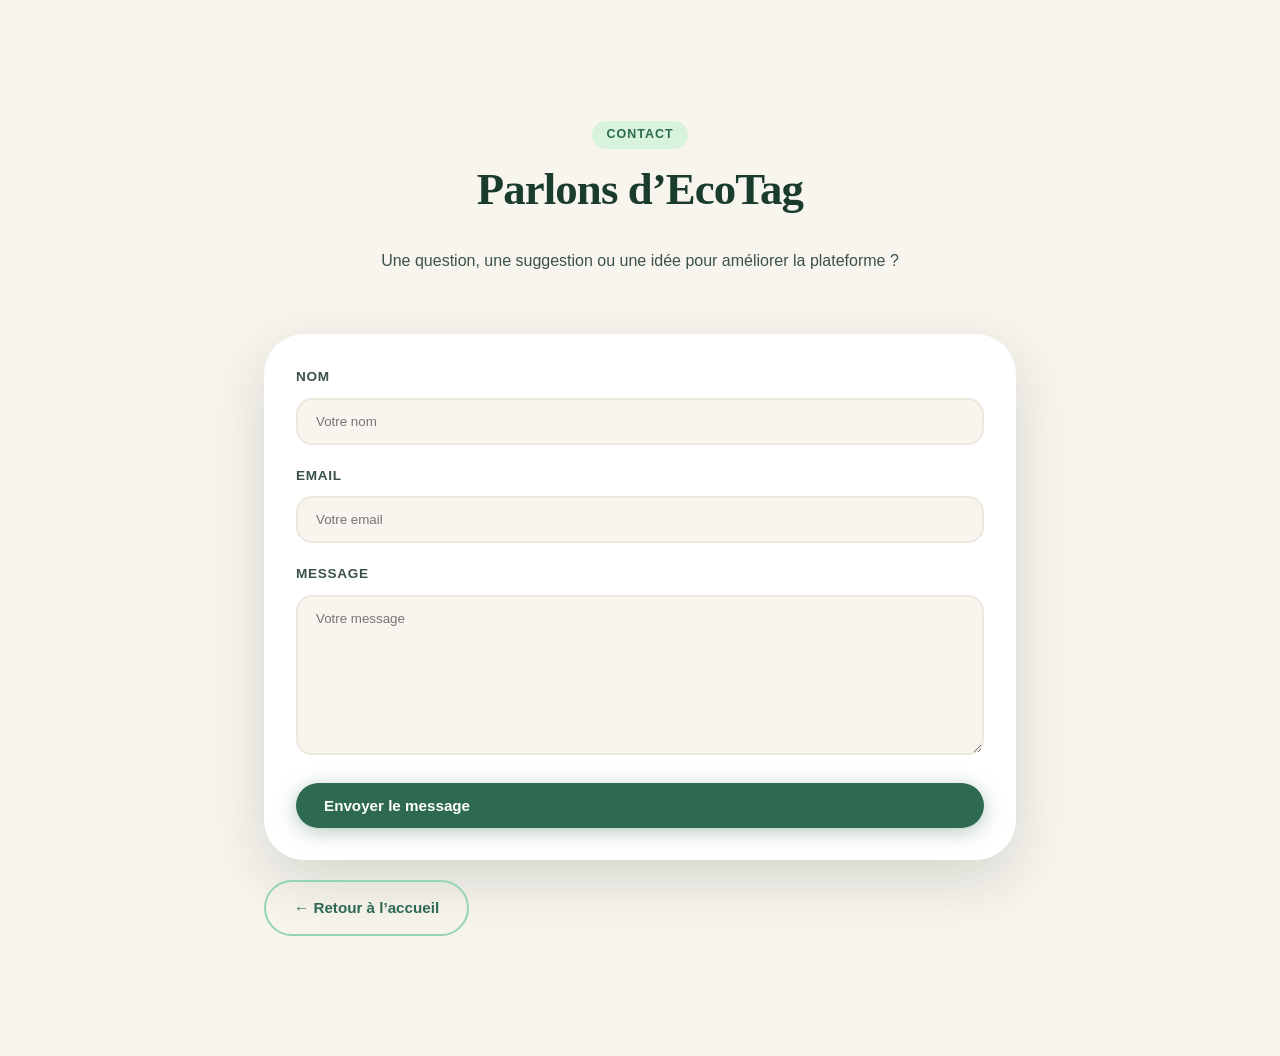
==== contact.html @ ee46780e "add" ====
<!DOCTYPE html>
<html lang="fr">
<head>
  <meta charset="UTF-8" />
  <meta name="viewport" content="width=device-width, initial-scale=1.0" />
  <title>Contact — EcoTag</title>
  <link rel="stylesheet" href="style.css" />
</head>
<body>

<section class="contact-page">
  <div class="container contact-container">

    <div class="section-header">
      <span class="section-tag">Contact</span>
      <h1 class="section-title">Parlons d’EcoTag</h1>
      <p class="section-subtitle">
        Une question, une suggestion ou une idée pour améliorer la plateforme ?
      </p>
    </div>

    <form class="contact-form">
      <div class="input-group">
        <label>Nom</label>
        <input type="text" placeholder="Votre nom">
      </div>

      <div class="input-group">
        <label>Email</label>
        <input type="email" placeholder="Votre email">
      </div>

      <div class="input-group">
        <label>Message</label>
        <textarea placeholder="Votre message"></textarea>
      </div>

      <button type="submit" class="btn-primary">
        Envoyer le message
      </button>
    </form>

    <a href="index.html" class="btn-secondary back-btn">
      ← Retour à l’accueil
    </a>

  </div>
</section>

</body>
</html>
---- style.css ----
/* ===========================
   ECOTAG — style.css
   =========================== */

:root {
  --green-deep:   #1a3c2b;
  --green-mid:    #2d6a4f;
  --green-light:  #52b788;
  --green-pale:   #95d5b2;
  --green-mint:   #d8f3dc;
  --amber:        #e9c46a;
  --red-eco:      #e07a5f;
  --cream:        #f8f4ee;
  --cream-dark:   #ede8df;
  --text-dark:    #1a2e22;
  --text-mid:     #3b5249;
  --text-light:   #6b8c79;
  --white:        #ffffff;
  --shadow-sm:    0 2px 8px rgba(26,60,43,0.08);
  --shadow-md:    0 8px 30px rgba(26,60,43,0.12);
  --shadow-lg:    0 20px 60px rgba(26,60,43,0.16);
  --radius-sm:    8px;
  --radius-md:    16px;
  --radius-lg:    24px;
  --radius-xl:    40px;
  --font-display: 'Playfair Display', Georgia, serif;
  --font-body:    'DM Sans', sans-serif;
  --transition:   0.3s cubic-bezier(0.4, 0, 0.2, 1);
}

*, *::before, *::after { box-sizing: border-box; margin: 0; padding: 0; }
html { scroll-behavior: smooth; }
body {
  font-family: var(--font-body);
  background-color: var(--cream);
  color: var(--text-dark);
  line-height: 1.6;
  overflow-x: hidden;
}
img { max-width: 100%; }
a { text-decoration: none; color: inherit; }
ul { list-style: none; }
button { cursor: pointer; border: none; background: none; font-family: var(--font-body); }

/* ---- Background ---- */
.bg-shapes {
  position: fixed; inset: 0;
  pointer-events: none; z-index: 0; overflow: hidden;
}
.shape {
  position: absolute; border-radius: 50%;
  filter: blur(80px); opacity: 0.18;
}
.shape-1 {
  width: 600px; height: 600px;
  background: radial-gradient(circle, var(--green-light), transparent);
  top: -200px; right: -100px;
  animation: floatShape 12s ease-in-out infinite alternate;
}
.shape-2 {
  width: 400px; height: 400px;
  background: radial-gradient(circle, var(--amber), transparent);
  bottom: 10%; left: -100px;
  animation: floatShape 16s ease-in-out infinite alternate-reverse;
}
.shape-3 {
  width: 300px; height: 300px;
  background: radial-gradient(circle, var(--green-pale), transparent);
  top: 40%; right: 5%;
  animation: floatShape 20s ease-in-out infinite alternate;
}
.grain {
  position: fixed; inset: 0;
  background-image: url("data:image/svg+xml,%3Csvg viewBox='0 0 256 256' xmlns='http://www.w3.org/2000/svg'%3E%3Cfilter id='noise'%3E%3CfeTurbulence type='fractalNoise' baseFrequency='0.9' numOctaves='4' stitchTiles='stitch'/%3E%3C/filter%3E%3Crect width='100%25' height='100%25' filter='url(%23noise)' opacity='1'/%3E%3C/svg%3E");
  opacity: 0.025; pointer-events: none;
}
@keyframes floatShape {
  from { transform: translate(0,0) scale(1); }
  to   { transform: translate(30px,40px) scale(1.08); }
}

.container { max-width: 1100px; margin: 0 auto; padding: 0 24px; position: relative; z-index: 1; }

/* ---- HEADER ---- */
.header { position: sticky; top: 0; z-index: 100; }
.nav {
  max-width: 1100px; margin: 0 auto; padding: 18px 24px;
  display: flex; align-items: center; gap: 40px;
  background: rgba(248,244,238,0.85);
  backdrop-filter: blur(16px);
  border-bottom: 1px solid rgba(82,183,136,0.15);
}
.logo {
  display: flex; align-items: center; gap: 8px;
  font-family: var(--font-display); font-size: 1.5rem;
  font-weight: 400; color: var(--green-deep); letter-spacing: -0.02em;
}
.logo-icon { font-size: 1.4rem; }
.logo-text strong { color: var(--green-light); }
.nav-links { display: flex; gap: 32px; margin-left: auto; }
.nav-links a {
  font-size: 0.9rem; font-weight: 500; color: var(--text-mid);
  transition: color var(--transition); position: relative;
}
.nav-links a::after {
  content: ''; position: absolute; bottom: -2px; left: 0;
  width: 0; height: 2px; background: var(--green-light);
  border-radius: 2px; transition: width var(--transition);
}
.nav-links a:hover { color: var(--green-mid); }
.nav-links a:hover::after { width: 100%; }
.nav-cta {
  padding: 10px 22px; background: var(--green-mid); color: var(--white);
  border-radius: 50px; font-size: 0.88rem; font-weight: 600;
  transition: all var(--transition); white-space: nowrap;
  box-shadow: 0 4px 14px rgba(45,106,79,0.3);
}
.nav-cta:hover { background: var(--green-deep); transform: translateY(-1px); }
.hamburger { display: none; flex-direction: column; gap: 5px; padding: 8px; margin-left: auto; }
.hamburger span { display: block; width: 24px; height: 2px; background: var(--green-deep); border-radius: 2px; }

/* ---- HERO ---- */
.hero {
  min-height: 90vh; display: grid; grid-template-columns: 1fr 1fr;
  align-items: center; gap: 60px;
  max-width: 1100px; margin: 0 auto; padding: 80px 24px 60px;
  position: relative; z-index: 1;
}
.hero-badge {
  display: inline-flex; align-items: center; gap: 6px;
  padding: 6px 16px; background: var(--green-mint); color: var(--green-mid);
  border-radius: 50px; font-size: 0.82rem; font-weight: 600;
  letter-spacing: 0.04em; text-transform: uppercase; margin-bottom: 24px;
  border: 1px solid rgba(82,183,136,0.3);
}
.hero-title {
  font-family: var(--font-display);
  font-size: clamp(2.4rem, 5vw, 4rem); font-weight: 700;
  line-height: 1.15; color: var(--green-deep);
  letter-spacing: -0.03em; margin-bottom: 20px;
}
.hero-title em { font-style: italic; color: var(--green-light); }
.hero-subtitle { font-size: 1.05rem; color: var(--text-mid); max-width: 460px; margin-bottom: 36px; line-height: 1.7; }
.hero-actions { display: flex; gap: 16px; flex-wrap: wrap; margin-bottom: 48px; }

.btn-primary {
  display: inline-flex; align-items: center; gap: 8px;
  padding: 14px 28px; background: var(--green-mid); color: var(--white);
  border-radius: 50px; font-size: 0.95rem; font-weight: 600;
  transition: all var(--transition); box-shadow: 0 4px 20px rgba(45,106,79,0.35);
}
.btn-primary:hover { background: var(--green-deep); transform: translateY(-2px); box-shadow: 0 8px 28px rgba(45,106,79,0.45); }
.btn-secondary {
  display: inline-flex; align-items: center; gap: 8px;
  padding: 14px 28px; background: transparent; color: var(--green-mid);
  border: 2px solid var(--green-pale); border-radius: 50px;
  font-size: 0.95rem; font-weight: 600; transition: all var(--transition);
}
.btn-secondary:hover { background: var(--green-mint); border-color: var(--green-light); transform: translateY(-2px); }

.hero-stats { display: flex; align-items: center; gap: 24px; }
.stat { text-align: center; }
.stat-value { display: block; font-family: var(--font-display); font-size: 1.6rem; font-weight: 700; color: var(--green-deep); }
.stat-label { font-size: 0.78rem; color: var(--text-light); text-transform: uppercase; letter-spacing: 0.06em; }
.stat-divider { width: 1px; height: 40px; background: var(--green-pale); }

.hero-visual { position: relative; display: flex; justify-content: center; align-items: center; }
.phone-mockup {
  width: 220px; height: 420px; background: var(--green-deep); border-radius: 36px;
  padding: 16px; box-shadow: var(--shadow-lg), 0 0 0 8px rgba(26,60,43,0.08);
  position: relative; z-index: 2;
}
.phone-screen {
  width: 100%; height: 100%;
  background: linear-gradient(160deg, #0d2318 0%, #1a3c2b 100%);
  border-radius: 24px; overflow: hidden;
  display: flex; align-items: center; justify-content: center;
}
.scan-frame { width: 140px; height: 140px; position: relative; margin: 0 auto 12px; }
.scan-corner { position: absolute; width: 24px; height: 24px; border-color: var(--green-light); border-style: solid; }
.scan-corner.tl { top:0;left:0;border-width:3px 0 0 3px;border-radius:4px 0 0 0; }
.scan-corner.tr { top:0;right:0;border-width:3px 3px 0 0;border-radius:0 4px 0 0; }
.scan-corner.bl { bottom:0;left:0;border-width:0 0 3px 3px;border-radius:0 0 0 4px; }
.scan-corner.br { bottom:0;right:0;border-width:0 3px 3px 0;border-radius:0 0 4px 0; }
.scan-line {
  position: absolute; left: 8px; right: 8px; height: 2px; top: 0;
  background: linear-gradient(90deg, transparent, var(--green-light), transparent);
  border-radius: 2px; animation: scanMove 2s ease-in-out infinite;
}
@keyframes scanMove {
  0%   { top: 8px; opacity: 0; }
  10%  { opacity: 1; }
  90%  { opacity: 1; }
  100% { top: calc(100% - 8px); opacity: 0; }
}
.scan-label { font-size: 0.68rem; color: var(--green-pale); letter-spacing: 0.04em; }

.floating-card {
  position: absolute; background: var(--white); border-radius: var(--radius-md);
  padding: 12px 16px; display: flex; align-items: center; gap: 10px;
  box-shadow: var(--shadow-md); border: 1px solid rgba(82,183,136,0.2); z-index: 3;
}
.card-co2 { left: -30px; top: 25%; animation: floatCard 4s ease-in-out infinite alternate; }
.card-score { right: -30px; bottom: 25%; animation: floatCard 4s ease-in-out infinite alternate-reverse; }
.card-icon { font-size: 1.4rem; }
.card-value { font-weight: 700; font-size: 0.9rem; color: var(--green-deep); }
.card-desc { font-size: 0.72rem; color: var(--text-light); }
@keyframes floatCard { from { transform: translateY(0px); } to { transform: translateY(-10px); } }

/* ---- SECTION COMMONS ---- */
.section-header { text-align: center; margin-bottom: 60px; }
.section-tag {
  display: inline-block; padding: 4px 14px; background: var(--green-mint); color: var(--green-mid);
  border-radius: 50px; font-size: 0.78rem; font-weight: 700;
  text-transform: uppercase; letter-spacing: 0.08em; margin-bottom: 14px;
}
.section-title {
  font-family: var(--font-display); font-size: clamp(1.8rem, 4vw, 2.8rem);
  font-weight: 700; color: var(--green-deep); letter-spacing: -0.02em;
  line-height: 1.2; margin-bottom: 14px;
}
.section-title em { font-style: italic; color: var(--green-light); }
.section-subtitle { font-size: 1rem; color: var(--text-mid); max-width: 520px; margin: 0 auto; line-height: 1.7; }

/* ---- SCANNER SECTION ---- */
.scanner-section { padding: 100px 0; position: relative; z-index: 1; }
.scanner-card {
  background: var(--white); border-radius: var(--radius-xl);
  box-shadow: var(--shadow-lg); overflow: hidden;
  border: 1px solid rgba(82,183,136,0.12); max-width: 700px; margin: 0 auto 40px;
}
.tabs { display: flex; background: var(--cream-dark); padding: 8px; gap: 8px; }
.tab {
  flex: 1; padding: 12px 16px; border-radius: var(--radius-md);
  font-size: 0.88rem; font-weight: 600; color: var(--text-mid); transition: all var(--transition);
}
.tab.active { background: var(--white); color: var(--green-mid); box-shadow: var(--shadow-sm); }
.tab:not(.active):hover { background: rgba(255,255,255,0.5); color: var(--green-deep); }
.tab-content { padding: 32px; display: none; }
.tab-content.active { display: block; }

.input-group label {
  display: block; font-size: 0.85rem; font-weight: 600; color: var(--text-mid);
  margin-bottom: 10px; text-transform: uppercase; letter-spacing: 0.05em;
}
.input-row { display: flex; gap: 12px; }
.input-row input {
  flex: 1; padding: 14px 20px; border: 2px solid var(--cream-dark);
  border-radius: var(--radius-md); font-size: 1rem; font-family: var(--font-body);
  color: var(--text-dark); background: var(--cream);
  transition: all var(--transition); outline: none; letter-spacing: 0.05em;
}
.input-row input:focus { border-color: var(--green-light); box-shadow: 0 0 0 4px rgba(82,183,136,0.15); background: var(--white); }
.input-row input::placeholder { color: var(--text-light); letter-spacing: 0; }
.btn-scan {
  padding: 14px 28px; background: var(--green-mid); color: var(--white);
  border-radius: var(--radius-md); font-size: 0.95rem; font-weight: 700;
  transition: all var(--transition); white-space: nowrap;
  box-shadow: 0 4px 14px rgba(45,106,79,0.3);
}
.btn-scan:hover { background: var(--green-deep); transform: translateY(-1px); }
.input-hint { display: block; margin-top: 8px; font-size: 0.78rem; color: var(--text-light); }
.examples { display: flex; align-items: center; gap: 8px; flex-wrap: wrap; margin-top: 20px; }
.examples-label { font-size: 0.8rem; color: var(--text-light); font-weight: 500; }
.example-chip {
  padding: 5px 12px; background: var(--green-mint); color: var(--green-mid);
  border-radius: 50px; font-size: 0.78rem; font-weight: 600; font-family: monospace;
  transition: all var(--transition); border: 1px solid rgba(82,183,136,0.3);
}
.example-chip:hover { background: var(--green-pale); transform: translateY(-1px); }

/* Camera */
.camera-area { text-align: center; }
.camera-preview {
  position: relative; width: 100%; max-width: 420px; aspect-ratio: 4/3;
  margin: 0 auto 20px; border-radius: var(--radius-lg); overflow: hidden; background: var(--green-deep);
}
#video-feed { width: 100%; height: 100%; object-fit: cover; display: block; }
.camera-overlay {
  position: absolute; inset: 0; display: flex; flex-direction: column;
  align-items: center; justify-content: center; pointer-events: none;
}
.camera-frame { width: 200px; height: 150px; position: relative; }
.cam-corner { position: absolute; width: 28px; height: 28px; border-color: var(--green-light); border-style: solid; }
.cam-corner.tl { top:0;left:0;border-width:3px 0 0 3px;border-radius:4px 0 0 0; }
.cam-corner.tr { top:0;right:0;border-width:3px 3px 0 0;border-radius:0 4px 0 0; }
.cam-corner.bl { bottom:0;left:0;border-width:0 0 3px 3px;border-radius:0 0 0 4px; }
.cam-corner.br { bottom:0;right:0;border-width:0 3px 3px 0;border-radius:0 0 4px 0; }
.cam-scanline {
  position: absolute; left: 0; right: 0; height: 2px;
  background: linear-gradient(90deg, transparent, var(--green-light), transparent);
  animation: scanMove 2s ease-in-out infinite; display: none;
}
.camera-tip { color: rgba(255,255,255,0.8); font-size: 0.8rem; margin-top: 12px; display: none; }
.camera-placeholder {
  position: absolute; inset: 0; display: flex; flex-direction: column;
  align-items: center; justify-content: center; color: var(--green-pale); gap: 8px;
}
.camera-placeholder.hidden { display: none; }
.cam-icon { font-size: 2.5rem; }
.camera-placeholder p { font-size: 0.9rem; font-weight: 500; }
.camera-placeholder small { font-size: 0.75rem; opacity: 0.7; }
.camera-controls { display: flex; gap: 12px; justify-content: center; flex-wrap: wrap; margin-bottom: 12px; }
.camera-status { font-size: 0.85rem; color: var(--text-light); min-height: 20px; }
.hidden { display: none !important; }

/* ---- PHONE TAB (QR) ---- */
.phone-tab-intro {
  margin-bottom: 24px;
}
.phone-tab-intro p {
  font-size: 0.92rem; color: var(--text-mid); line-height: 1.7;
}
.qr-block {
  display: flex; align-items: center; gap: 32px;
  margin-bottom: 24px; flex-wrap: wrap;
}
.qr-wrapper {
  display: inline-block; padding: 14px; background: var(--white);
  border-radius: var(--radius-md); border: 2px solid var(--green-pale);
  flex-shrink: 0;
}
#qrcode img, #qrcode canvas { display: block; }
.qr-info { flex: 1; min-width: 200px; }
.qr-main { font-size: 0.88rem; color: var(--text-mid); margin-bottom: 8px; line-height: 1.5; }
.qr-strong { font-size: 1rem; font-weight: 600; color: var(--green-mid); margin-bottom: 6px; }
.qr-small { font-size: 0.78rem; color: var(--text-light); }
.phone-steps {
  background: var(--green-mint); border-radius: var(--radius-md);
  padding: 18px 20px; border: 1px solid rgba(82,183,136,0.3);
}
.phone-steps-title { font-size: 0.88rem; font-weight: 700; color: var(--green-deep); margin-bottom: 10px; }
.phone-steps ol { padding-left: 18px; list-style: decimal; }
.phone-steps li { font-size: 0.85rem; color: var(--text-mid); line-height: 1.6; margin-bottom: 4px; }

/* ---- RESULT ---- */
.result-panel {
  background: var(--white); border-radius: var(--radius-xl); box-shadow: var(--shadow-lg);
  padding: 40px; max-width: 700px; margin: 0 auto;
  border: 1px solid rgba(82,183,136,0.15); animation: slideUp 0.5s cubic-bezier(0.4,0,0.2,1);
}
@keyframes slideUp { from { opacity:0; transform:translateY(30px); } to { opacity:1; transform:translateY(0); } }
.result-header { display: flex; align-items: flex-start; justify-content: space-between; gap: 24px; margin-bottom: 20px; }
.result-brand { font-size: 0.78rem; font-weight: 700; text-transform: uppercase; letter-spacing: 0.1em; color: var(--green-light); margin-bottom: 6px; }
.result-name { font-family: var(--font-display); font-size: 1.5rem; font-weight: 700; color: var(--green-deep); line-height: 1.3; margin-bottom: 8px; }
.result-barcode-tag { font-size: 0.8rem; color: var(--text-light); font-family: monospace; background: var(--cream); padding: 3px 10px; border-radius: 50px; display: inline-block; }
.result-score-ring { position: relative; width: 110px; height: 110px; flex-shrink: 0; }
.score-svg { width: 100%; height: 100%; transform: rotate(-90deg); }
.score-track { fill: none; stroke: var(--cream-dark); stroke-width: 10; }
.score-fill { fill: none; stroke-width: 10; stroke-linecap: round; transition: stroke-dashoffset 1.5s cubic-bezier(0.4,0,0.2,1), stroke 0.5s; }
.score-text { position: absolute; inset: 0; display: flex; flex-direction: column; align-items: center; justify-content: center; line-height: 1; }
.score-number { font-family: var(--font-display); font-size: 1.8rem; font-weight: 700; color: var(--green-deep); }
.score-label { font-size: 0.72rem; color: var(--text-light); font-weight: 500; }
.result-badge-row { margin-bottom: 28px; }
.eco-badge { display: inline-flex; align-items: center; padding: 8px 20px; border-radius: 50px; font-size: 0.88rem; font-weight: 700; letter-spacing: 0.04em; }
.eco-badge.excellent { background: #d1fae5; color: #065f46; }
.eco-badge.good      { background: var(--green-mint); color: var(--green-mid); }
.eco-badge.average   { background: #fef3c7; color: #92400e; }
.eco-badge.poor      { background: #fee2e2; color: #991b1b; }
.result-metrics { display: grid; grid-template-columns: repeat(4,1fr); gap: 16px; margin-bottom: 28px; }
.metric-card {
  background: var(--cream); border-radius: var(--radius-md); padding: 16px 12px;
  text-align: center; border: 1px solid transparent; transition: all var(--transition);
}
.metric-card:hover { border-color: var(--green-pale); transform: translateY(-2px); box-shadow: var(--shadow-sm); }
.metric-icon { font-size: 1.4rem; margin-bottom: 6px; }
.metric-value { font-family: var(--font-display); font-size: 1.1rem; font-weight: 700; color: var(--green-deep); margin-bottom: 4px; line-height: 1.2; }
.metric-label { font-size: 0.72rem; color: var(--text-light); text-transform: uppercase; letter-spacing: 0.04em; }
.result-details-grid { display: grid; grid-template-columns: 1fr 1fr; gap: 16px; margin-bottom: 24px; }
.detail-block { background: var(--cream); border-radius: var(--radius-md); padding: 16px; border-left: 3px solid var(--green-pale); }
.detail-block h4 { font-size: 0.82rem; font-weight: 700; color: var(--green-mid); margin-bottom: 8px; text-transform: uppercase; letter-spacing: 0.05em; }
.detail-block p { font-size: 0.88rem; color: var(--text-mid); line-height: 1.5; }
.result-tips { background: linear-gradient(135deg, var(--green-mint), rgba(149,213,178,0.3)); border-radius: var(--radius-md); padding: 20px; margin-bottom: 28px; }
.result-tips h4 { font-size: 0.9rem; font-weight: 700; color: var(--green-deep); margin-bottom: 12px; }
.result-tips ul { display: flex; flex-direction: column; gap: 8px; }
.result-tips li { font-size: 0.88rem; color: var(--text-mid); padding-left: 16px; position: relative; line-height: 1.5; }
.result-tips li::before { content: '✓'; position: absolute; left: 0; color: var(--green-light); font-weight: 700; }
.result-actions { display: flex; gap: 12px; flex-wrap: wrap; }

/* ---- LOADING / ERROR ---- */
.loading-panel, .error-panel { text-align: center; padding: 60px 24px; max-width: 700px; margin: 0 auto; animation: slideUp 0.4s ease; }
.loading-spinner { margin-bottom: 24px; }
.leaf-spinner { font-size: 3rem; display: inline-block; animation: spinLeaf 1.5s linear infinite; }
@keyframes spinLeaf { from { transform: rotate(0deg); } to { transform: rotate(360deg); } }
.loading-text { font-family: var(--font-display); font-size: 1.3rem; color: var(--green-deep); margin-bottom: 8px; }
.loading-sub { font-size: 0.88rem; color: var(--text-light); }
.error-icon { font-size: 2.5rem; margin-bottom: 16px; }
.error-text { font-size: 1.1rem; color: var(--text-dark); margin-bottom: 20px; }

/* ---- HOW ---- */
.how-section {
  padding: 100px 0;
  background: linear-gradient(180deg, var(--cream) 0%, var(--green-mint) 50%, var(--cream) 100%);
  position: relative; z-index: 1;
}
.steps-grid { display: flex; align-items: center; gap: 24px; justify-content: center; flex-wrap: wrap; }
.step-card {
  flex: 1; min-width: 220px; max-width: 280px; background: var(--white);
  border-radius: var(--radius-lg); padding: 36px 28px; text-align: center;
  box-shadow: var(--shadow-md); border: 1px solid rgba(82,183,136,0.15);
  transition: all var(--transition); position: relative; overflow: hidden;
}
.step-card::before { content: ''; position: absolute; top: 0; left: 0; right: 0; height: 4px; background: linear-gradient(90deg, var(--green-light), var(--green-pale)); }
.step-card:hover { transform: translateY(-6px); box-shadow: var(--shadow-lg); }
.step-number { font-family: var(--font-display); font-size: 3.5rem; font-weight: 700; color: var(--green-mint); line-height: 1; margin-bottom: 12px; }
.step-icon { font-size: 2rem; margin-bottom: 12px; }
.step-card h3 { font-family: var(--font-display); font-size: 1.2rem; color: var(--green-deep); margin-bottom: 12px; }
.step-card p { font-size: 0.88rem; color: var(--text-mid); line-height: 1.6; }
.step-connector { font-size: 1.8rem; color: var(--green-pale); font-weight: 300; flex-shrink: 0; }

/* ---- ABOUT ---- */
.about-section { padding: 100px 0; position: relative; z-index: 1; }
.about-grid { display: grid; grid-template-columns: 1fr 1fr; gap: 80px; align-items: center; }
.about-text { max-width: 480px; }
.about-text p { font-size: 0.98rem; color: var(--text-mid); line-height: 1.75; margin-bottom: 20px; }
.about-text strong { color: var(--green-deep); font-weight: 700; }
.about-badges { display: flex; gap: 10px; flex-wrap: wrap; margin-top: 28px; }
.about-badge { padding: 6px 16px; background: var(--cream-dark); color: var(--green-mid); border-radius: 50px; font-size: 0.82rem; font-weight: 600; border: 1px solid rgba(82,183,136,0.25); }
.about-visual { position: relative; display: flex; justify-content: center; align-items: center; height: 320px; }
.about-circle {
  width: 200px; height: 200px; border-radius: 50%;
  background: linear-gradient(135deg, var(--green-mid), var(--green-light));
  display: flex; align-items: center; justify-content: center;
  box-shadow: 0 20px 60px rgba(45,106,79,0.3);
}
.circle-inner { text-align: center; }
.circle-emoji { font-size: 3rem; display: block; margin-bottom: 6px; }
.circle-text { font-family: var(--font-display); font-size: 0.95rem; font-weight: 700; color: var(--white); line-height: 1.3; }
.about-fact { position: absolute; background: var(--white); border-radius: var(--radius-md); padding: 14px 18px; box-shadow: var(--shadow-md); border: 1px solid rgba(82,183,136,0.15); line-height: 1.4; }
.about-fact strong { display: block; font-family: var(--font-display); font-size: 1.2rem; color: var(--green-deep); }
.about-fact span { font-size: 0.78rem; color: var(--text-light); }
.fact-1 { top: 10%; left: 5%; animation: floatCard 5s ease-in-out infinite alternate; }
.fact-2 { bottom: 10%; right: 5%; animation: floatCard 5s ease-in-out infinite alternate-reverse; }

/* ---- FOOTER ---- */
.footer { background: var(--green-deep); color: rgba(255,255,255,0.7); padding: 60px 0 0; position: relative; z-index: 1; }
.footer-grid { display: grid; grid-template-columns: 2fr 1fr 1fr; gap: 60px; padding-bottom: 40px; }
.footer-brand .logo { color: var(--white); margin-bottom: 14px; display: inline-flex; }
.footer-brand .logo-text strong { color: var(--green-pale); }
.footer-brand p { font-size: 0.88rem; line-height: 1.6; max-width: 260px; }
.footer-links h4 { font-size: 0.78rem; font-weight: 700; text-transform: uppercase; letter-spacing: 0.1em; color: var(--white); margin-bottom: 16px; }
.footer-links ul { display: flex; flex-direction: column; gap: 10px; }
.footer-links a { font-size: 0.88rem; color: rgba(255,255,255,0.6); transition: color var(--transition); }
.footer-links a:hover { color: var(--green-pale); }
.footer-bottom { border-top: 1px solid rgba(255,255,255,0.1); text-align: center; padding: 20px; font-size: 0.82rem; color: rgba(255,255,255,0.4); }

/* ---- RESPONSIVE ---- */
@media (max-width: 900px) {
  .hero { grid-template-columns: 1fr; text-align: center; padding-top: 60px; }
  .hero-subtitle { max-width: 100%; }
  .hero-actions { justify-content: center; }
  .hero-stats { justify-content: center; }
  .hero-visual { order: -1; }
  .card-co2 { left: 10px; }
  .card-score { right: 10px; }
  .about-grid { grid-template-columns: 1fr; gap: 40px; }
  .about-text { max-width: 100%; }
  .about-visual { height: 240px; }
  .footer-grid { grid-template-columns: 1fr 1fr; }
  .footer-brand { grid-column: 1 / -1; }
  .result-metrics { grid-template-columns: repeat(2, 1fr); }
  .result-details-grid { grid-template-columns: 1fr; }
}
@media (max-width: 600px) {
  .nav-links, .nav-cta { display: none; }
  .hamburger { display: flex; }
  .nav { gap: 16px; }
  .hero-title { font-size: 2rem; }
  .phone-mockup { width: 160px; height: 320px; }
  .steps-grid { flex-direction: column; align-items: stretch; }
  .step-card { max-width: 100%; }
  .step-connector { transform: rotate(90deg); align-self: center; }
  .result-panel { padding: 24px; }
  .result-header { flex-direction: column; align-items: center; text-align: center; }
  .footer-grid { grid-template-columns: 1fr; gap: 30px; }
  .tabs { flex-direction: column; }
  .input-row { flex-direction: column; }
  .btn-scan { width: 100%; }
  .qr-block { flex-direction: column; align-items: center; text-align: center; }
}

.legal-page,
.contact-page,
.survey-page {
  padding: 120px 0;
  min-height: 100vh;
}

.legal-container,
.contact-container {
  max-width: 800px;
}

.legal-page h1,
.contact-page h1,
.survey-page h1 {
  margin-bottom: 30px;
  color: var(--green-deep);
}

.legal-card,
.survey-card {
  background: var(--white);
  border-radius: var(--radius-lg);
  padding: 28px;
  margin-bottom: 24px;
  box-shadow: var(--shadow-md);
  border: 1px solid rgba(82,183,136,0.15);
}

.legal-card h2,
.survey-card h3 {
  margin-bottom: 12px;
  color: var(--green-mid);
}

.contact-form {
  background: var(--white);
  padding: 32px;
  border-radius: var(--radius-xl);
  box-shadow: var(--shadow-lg);
  display: flex;
  flex-direction: column;
  gap: 20px;
}

.contact-form input,
.contact-form textarea {
  width: 100%;
  padding: 14px 18px;
  border-radius: var(--radius-md);
  border: 2px solid var(--cream-dark);
  background: var(--cream);
  font-family: var(--font-body);
}

.contact-form textarea {
  min-height: 160px;
  resize: vertical;
}

.survey-grid {
  display: grid;
  gap: 24px;
  margin-top: 40px;
}

.survey-result {
  width: 100%;
  height: 14px;
  background: var(--cream-dark);
  border-radius: 50px;
  overflow: hidden;
  margin: 16px 0;
}

.survey-bar {
  height: 100%;
  background: linear-gradient(90deg, var(--green-light), var(--green-mid));
  border-radius: 50px;
}

.back-btn {
  margin-top: 20px;
  display: inline-flex;
}
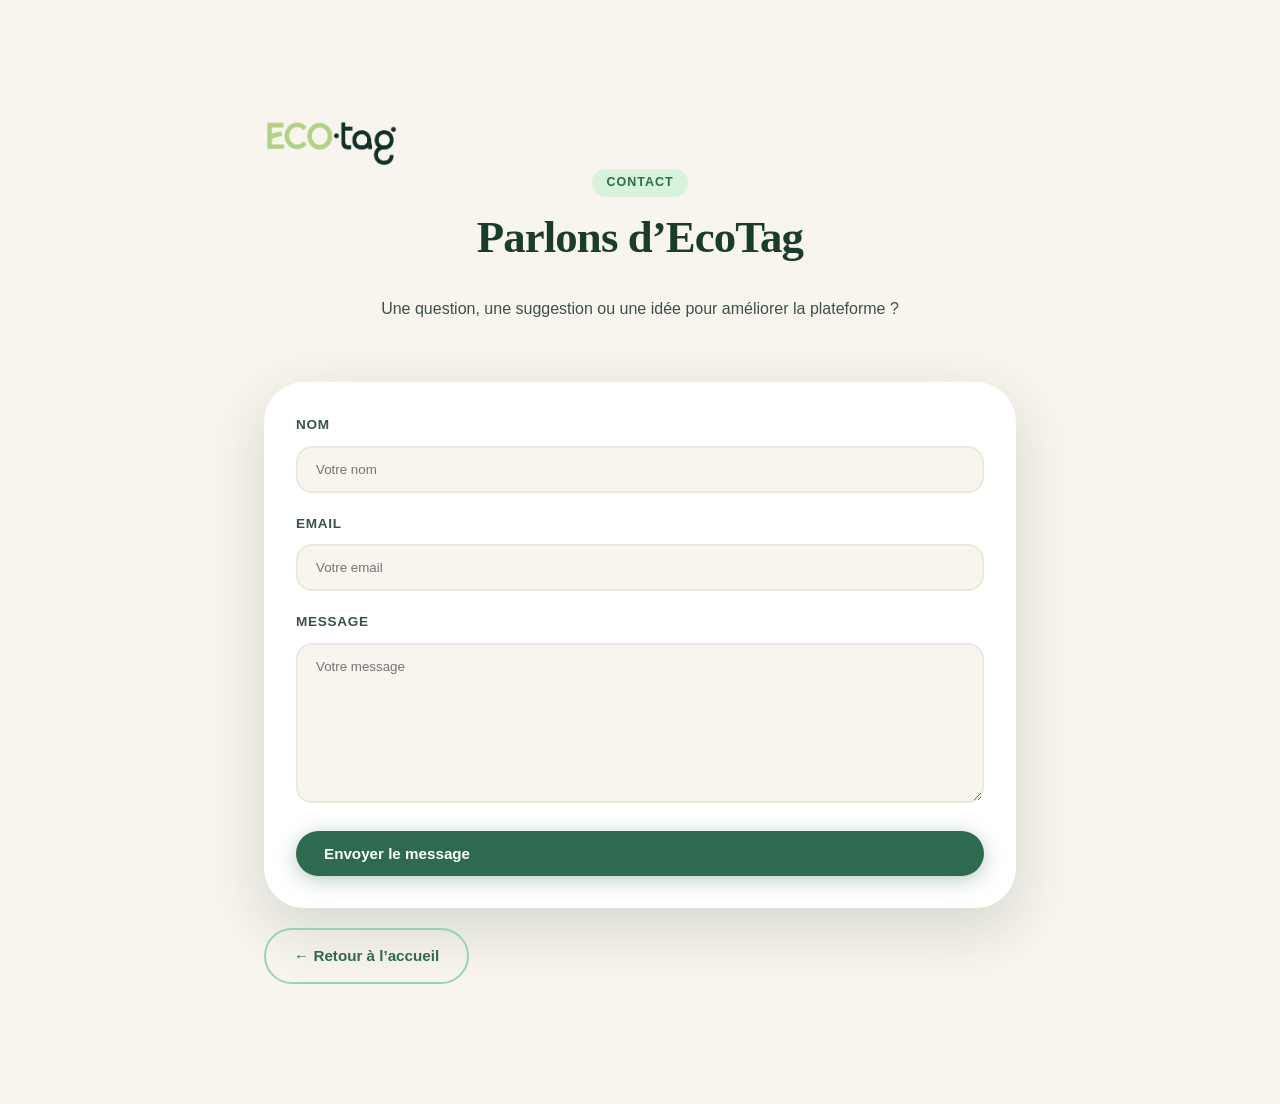
==== commit 61ddfdb8: "FIX LOGO" ====
--- a/contact.html
+++ b/contact.html
@@ -10,6 +10,16 @@
 
 <section class="contact-page">
   <div class="container contact-container">
+
+<!-- HEADER -->
+
+
+    <a href="index.html" class="logo">
+        <img src="assets/logo-ecotag.png" alt="EcoTag" class="logo-image">
+    </a>
+<!-- PAGE CONTENT -->
+
+
 
     <div class="section-header">
       <span class="section-tag">Contact</span>
--- a/style.css
+++ b/style.css
@@ -95,6 +95,12 @@
   font-family: var(--font-display); font-size: 1.5rem;
   font-weight: 400; color: var(--green-deep); letter-spacing: -0.02em;
 }
+.logo-image {
+  height: 48px;
+  width: auto;
+  display: block;
+  object-fit: contain;
+}
 .logo-icon { font-size: 1.4rem; }
 .logo-text strong { color: var(--green-light); }
 .nav-links { display: flex; gap: 32px; margin-left: auto; }
@@ -563,4 +569,46 @@
 .back-btn {
   margin-top: 20px;
   display: inline-flex;
+}
+
+.feedback-section {
+  margin-top: 50px;
+}
+
+.feedback-text {
+  color: var(--text-mid);
+  margin-bottom: 18px;
+  line-height: 1.6;
+}
+
+.feedback-textarea {
+  width: 100%;
+  min-height: 160px;
+  padding: 18px;
+  border-radius: var(--radius-md);
+  border: 2px solid var(--cream-dark);
+  background: var(--cream);
+  resize: vertical;
+  font-family: var(--font-body);
+  font-size: 0.95rem;
+  color: var(--text-dark);
+  margin-bottom: 18px;
+  transition: all var(--transition);
+}
+
+.feedback-textarea:focus {
+  outline: none;
+  border-color: var(--green-light);
+  background: var(--white);
+  box-shadow: 0 0 0 4px rgba(82,183,136,0.15);
+}
+
+.feedback-btn {
+  margin-bottom: 12px;
+}
+
+.feedback-success {
+  color: var(--green-mid);
+  font-weight: 600;
+  margin-top: 10px;
 }
